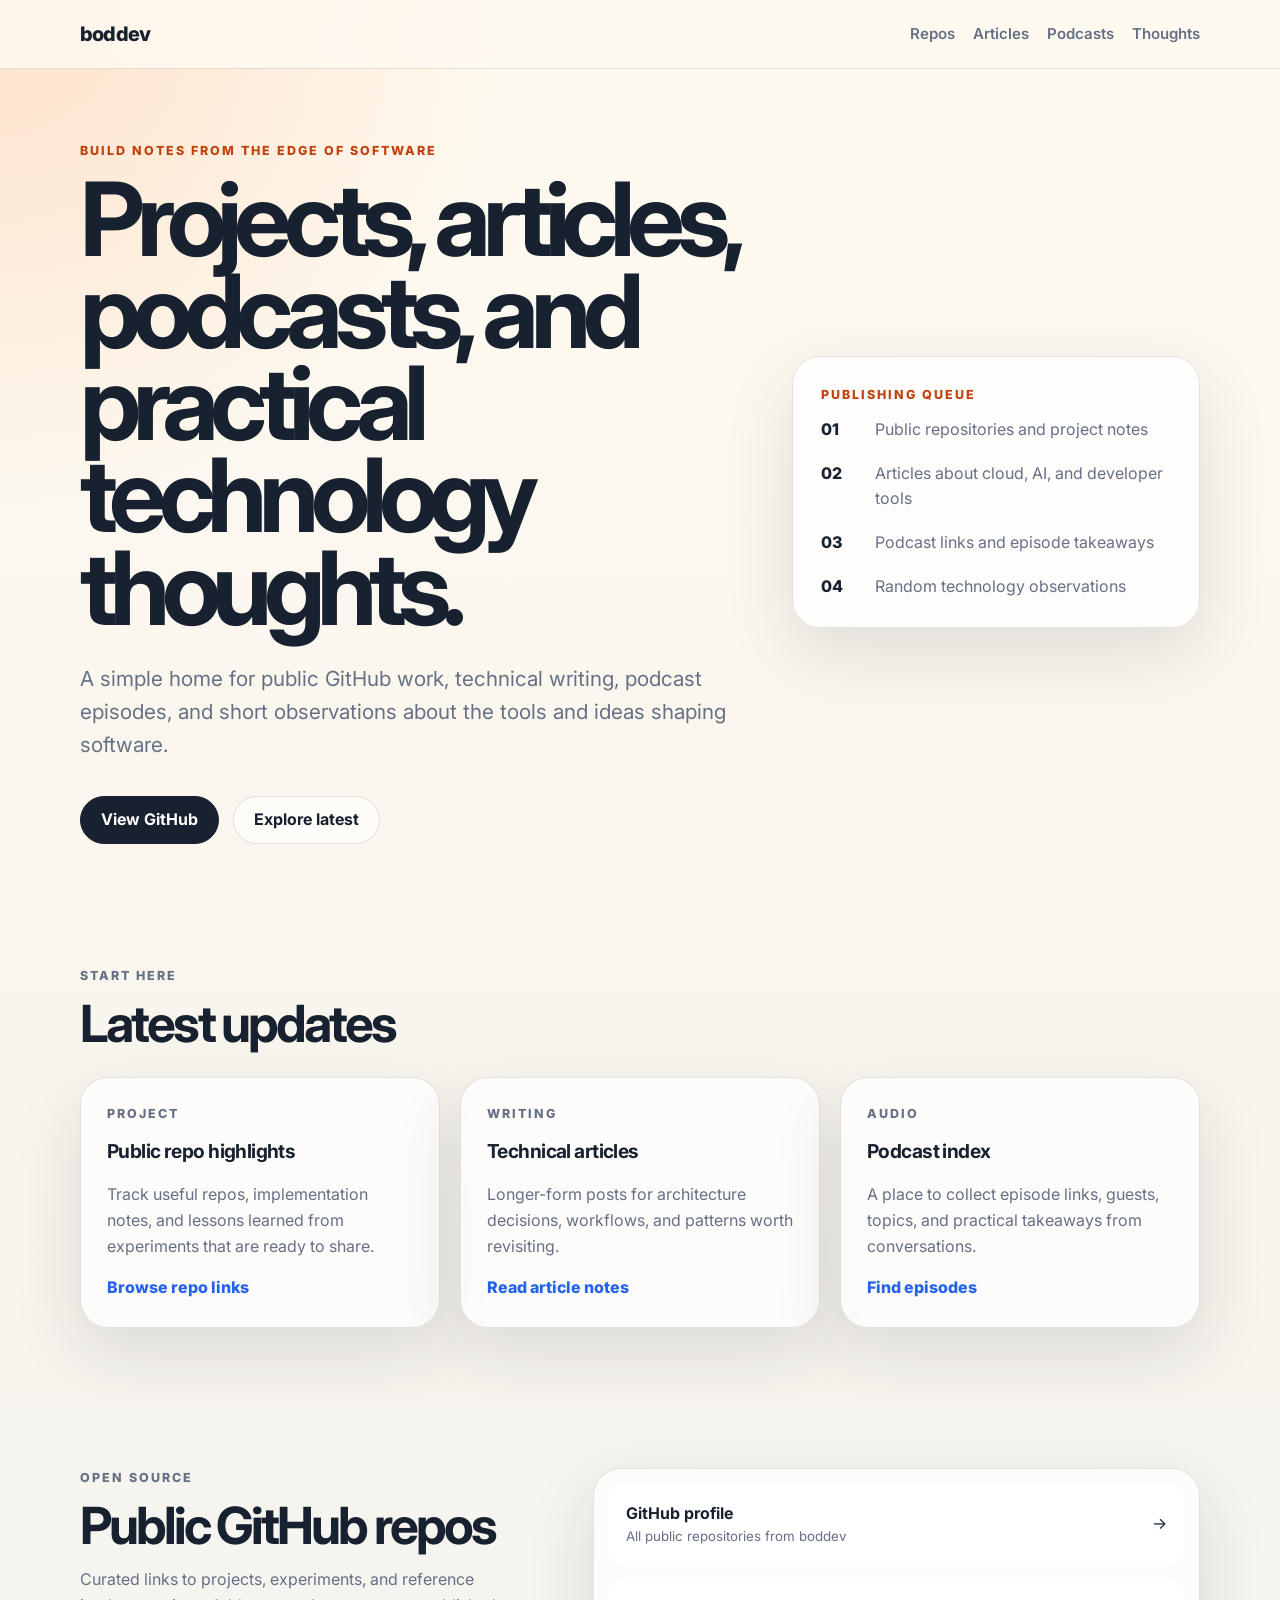
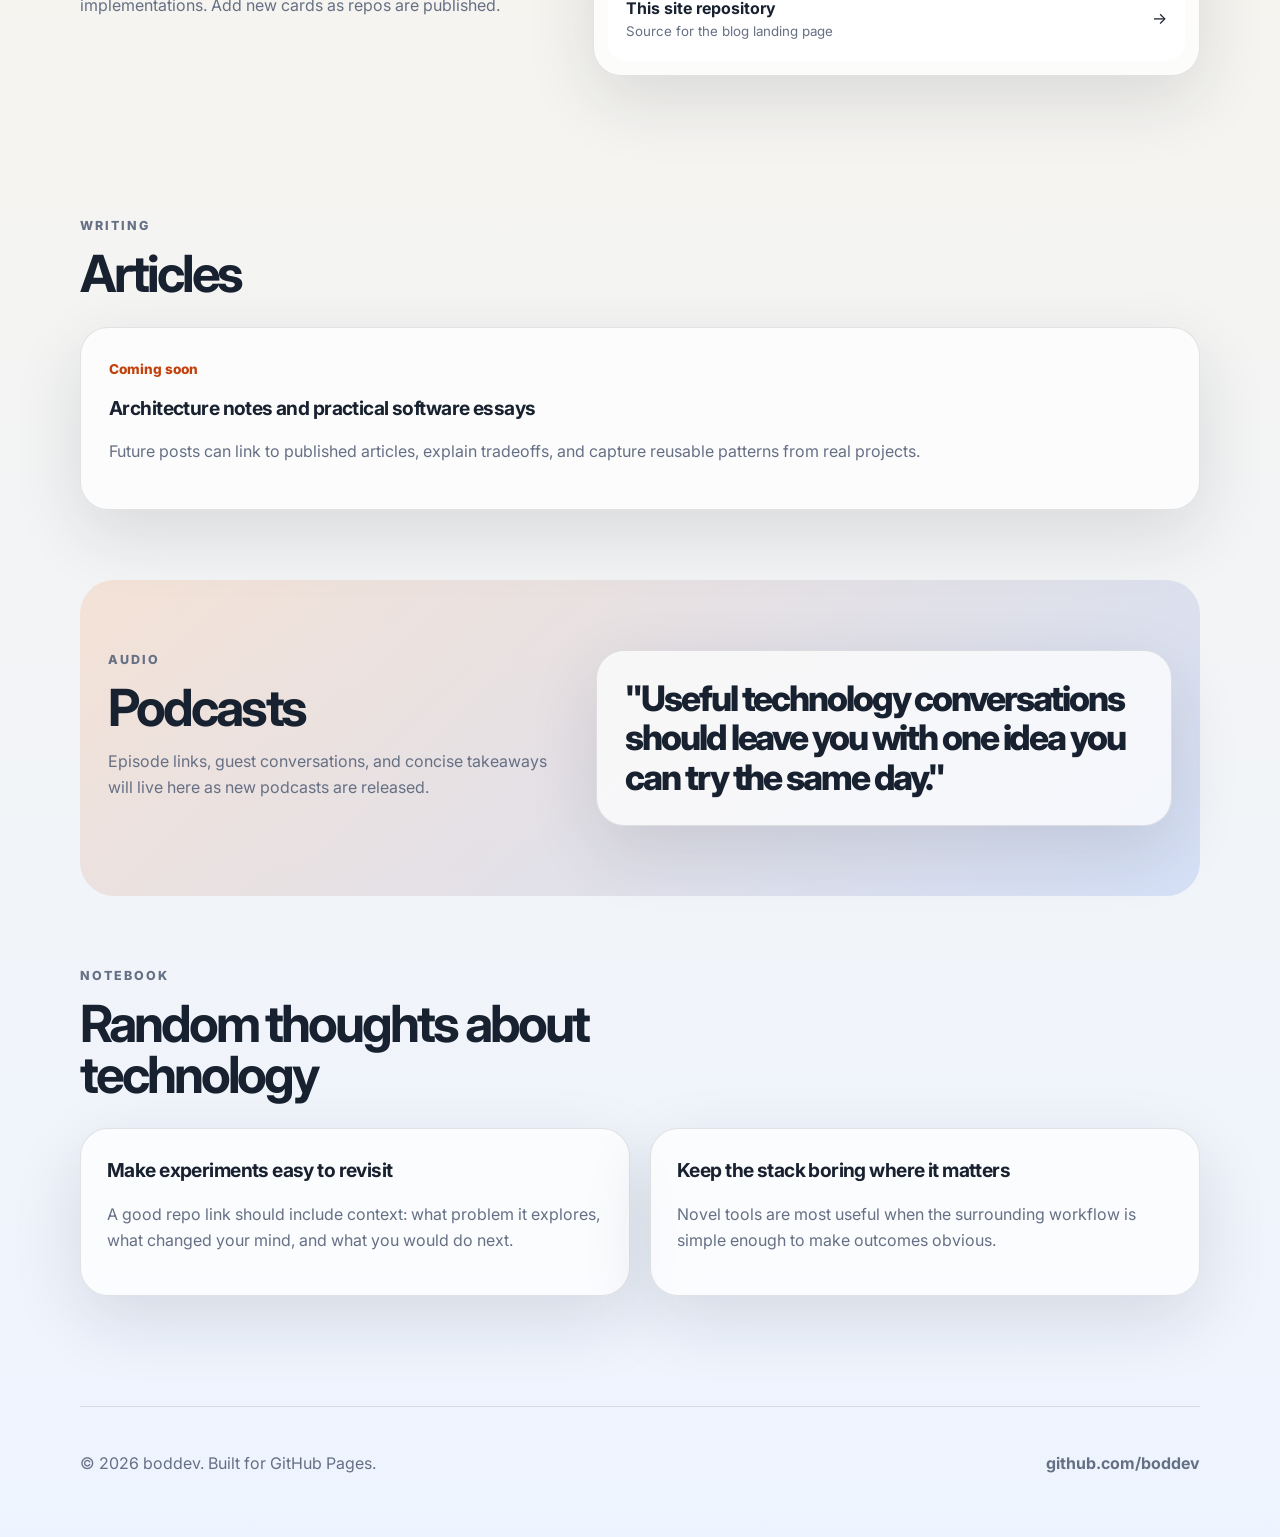
==== index.html @ 966171e5 "Create GitHub Pages blog landing page Co-authored-by: Copilot <223556219+Copilot@users.noreply.githu" ====
<!doctype html>
<html lang="en">
  <head>
    <meta charset="utf-8">
    <meta name="viewport" content="width=device-width, initial-scale=1">
    <meta
      name="description"
      content="A technology blog for public GitHub projects, articles, podcasts, and notes from boddev."
    >
    <title>boddev | Technology Notes, Projects, Articles, and Podcasts</title>
    <link rel="preconnect" href="https://fonts.googleapis.com">
    <link rel="preconnect" href="https://fonts.gstatic.com" crossorigin>
    <link
      href="https://fonts.googleapis.com/css2?family=Inter:wght@400;600;700;800&display=swap"
      rel="stylesheet"
    >
    <link rel="stylesheet" href="styles.css">
  </head>
  <body>
    <header class="site-header">
      <nav class="nav" aria-label="Primary navigation">
        <a class="brand" href="#top" aria-label="boddev home">boddev</a>
        <div class="nav-links">
          <a href="#projects">Repos</a>
          <a href="#articles">Articles</a>
          <a href="#podcasts">Podcasts</a>
          <a href="#thoughts">Thoughts</a>
        </div>
      </nav>
    </header>

    <main id="top">
      <section class="hero">
        <div class="hero-copy">
          <p class="eyebrow">Build notes from the edge of software</p>
          <h1>Projects, articles, podcasts, and practical technology thoughts.</h1>
          <p class="hero-summary">
            A simple home for public GitHub work, technical writing, podcast episodes,
            and short observations about the tools and ideas shaping software.
          </p>
          <div class="hero-actions">
            <a class="button primary" href="https://github.com/boddev">View GitHub</a>
            <a class="button secondary" href="#latest">Explore latest</a>
          </div>
        </div>

        <aside class="hero-card" aria-label="Blog focus areas">
          <p class="card-kicker">Publishing queue</p>
          <ul class="focus-list">
            <li><span>01</span> Public repositories and project notes</li>
            <li><span>02</span> Articles about cloud, AI, and developer tools</li>
            <li><span>03</span> Podcast links and episode takeaways</li>
            <li><span>04</span> Random technology observations</li>
          </ul>
        </aside>
      </section>

      <section id="latest" class="section">
        <div class="section-heading">
          <p class="eyebrow">Start here</p>
          <h2>Latest updates</h2>
        </div>
        <div class="feature-grid">
          <article class="feature-card">
            <p class="tag">Project</p>
            <h3>Public repo highlights</h3>
            <p>
              Track useful repos, implementation notes, and lessons learned from
              experiments that are ready to share.
            </p>
            <a href="#projects">Browse repo links</a>
          </article>
          <article class="feature-card">
            <p class="tag">Writing</p>
            <h3>Technical articles</h3>
            <p>
              Longer-form posts for architecture decisions, workflows, and patterns
              worth revisiting.
            </p>
            <a href="#articles">Read article notes</a>
          </article>
          <article class="feature-card">
            <p class="tag">Audio</p>
            <h3>Podcast index</h3>
            <p>
              A place to collect episode links, guests, topics, and practical
              takeaways from conversations.
            </p>
            <a href="#podcasts">Find episodes</a>
          </article>
        </div>
      </section>

      <section id="projects" class="section split-section">
        <div>
          <p class="eyebrow">Open source</p>
          <h2>Public GitHub repos</h2>
          <p>
            Curated links to projects, experiments, and reference implementations.
            Add new cards as repos are published.
          </p>
        </div>
        <div class="link-panel">
          <a class="resource-link" href="https://github.com/boddev">
            <span>
              <strong>GitHub profile</strong>
              <small>All public repositories from boddev</small>
            </span>
            <span aria-hidden="true">-&gt;</span>
          </a>
          <a class="resource-link" href="https://github.com/boddev/boddev">
            <span>
              <strong>This site repository</strong>
              <small>Source for the blog landing page</small>
            </span>
            <span aria-hidden="true">-&gt;</span>
          </a>
        </div>
      </section>

      <section id="articles" class="section">
        <div class="section-heading">
          <p class="eyebrow">Writing</p>
          <h2>Articles</h2>
        </div>
        <div class="timeline">
          <article>
            <span class="timeline-date">Coming soon</span>
            <h3>Architecture notes and practical software essays</h3>
            <p>
              Future posts can link to published articles, explain tradeoffs, and
              capture reusable patterns from real projects.
            </p>
          </article>
        </div>
      </section>

      <section id="podcasts" class="section split-section accent">
        <div>
          <p class="eyebrow">Audio</p>
          <h2>Podcasts</h2>
          <p>
            Episode links, guest conversations, and concise takeaways will live here
            as new podcasts are released.
          </p>
        </div>
        <div class="quote-card">
          <p>
            "Useful technology conversations should leave you with one idea you can
            try the same day."
          </p>
        </div>
      </section>

      <section id="thoughts" class="section">
        <div class="section-heading">
          <p class="eyebrow">Notebook</p>
          <h2>Random thoughts about technology</h2>
        </div>
        <div class="thought-grid">
          <article>
            <h3>Make experiments easy to revisit</h3>
            <p>
              A good repo link should include context: what problem it explores,
              what changed your mind, and what you would do next.
            </p>
          </article>
          <article>
            <h3>Keep the stack boring where it matters</h3>
            <p>
              Novel tools are most useful when the surrounding workflow is simple
              enough to make outcomes obvious.
            </p>
          </article>
        </div>
      </section>
    </main>

    <footer class="footer">
      <p>&copy; <span id="year">2026</span> boddev. Built for GitHub Pages.</p>
      <a href="https://github.com/boddev">github.com/boddev</a>
    </footer>
  </body>
</html>
---- styles.css ----
:root {
  color-scheme: light;
  --bg: #f7f4ed;
  --surface: #fffaf0;
  --surface-strong: #ffffff;
  --ink: #18212f;
  --muted: #667085;
  --line: rgba(24, 33, 47, 0.12);
  --accent: #f97316;
  --accent-dark: #c2410c;
  --blue: #2563eb;
  --shadow: 0 24px 70px rgba(24, 33, 47, 0.12);
}

* {
  box-sizing: border-box;
}

html {
  scroll-behavior: smooth;
}

body {
  margin: 0;
  background:
    radial-gradient(circle at top left, rgba(249, 115, 22, 0.18), transparent 32rem),
    linear-gradient(180deg, #fffaf0 0%, var(--bg) 42%, #eef4ff 100%);
  color: var(--ink);
  font-family: Inter, system-ui, -apple-system, BlinkMacSystemFont, "Segoe UI", sans-serif;
  line-height: 1.6;
}

a {
  color: inherit;
}

.site-header {
  position: sticky;
  top: 0;
  z-index: 10;
  border-bottom: 1px solid var(--line);
  background: rgba(255, 250, 240, 0.84);
  backdrop-filter: blur(18px);
}

.nav {
  display: flex;
  align-items: center;
  justify-content: space-between;
  width: min(1120px, calc(100% - 32px));
  margin: 0 auto;
  padding: 18px 0;
}

.brand {
  font-size: 1.25rem;
  font-weight: 800;
  letter-spacing: -0.04em;
  text-decoration: none;
}

.nav-links {
  display: flex;
  gap: 18px;
  color: var(--muted);
  font-size: 0.94rem;
  font-weight: 600;
}

.nav-links a {
  text-decoration: none;
}

.nav-links a:hover {
  color: var(--ink);
}

main {
  width: min(1120px, calc(100% - 32px));
  margin: 0 auto;
}

.hero {
  display: grid;
  grid-template-columns: minmax(0, 1.25fr) minmax(280px, 0.75fr);
  gap: 32px;
  align-items: center;
  min-height: 78vh;
  padding: 72px 0 52px;
}

.hero-copy h1 {
  max-width: 780px;
  margin: 0;
  font-size: clamp(3rem, 8vw, 6.8rem);
  line-height: 0.9;
  letter-spacing: -0.08em;
}

.hero-summary {
  max-width: 660px;
  margin: 28px 0 0;
  color: var(--muted);
  font-size: clamp(1.05rem, 2vw, 1.3rem);
}

.eyebrow,
.tag,
.card-kicker {
  margin: 0 0 12px;
  color: var(--accent-dark);
  font-size: 0.78rem;
  font-weight: 800;
  letter-spacing: 0.16em;
  text-transform: uppercase;
}

.hero-actions {
  display: flex;
  flex-wrap: wrap;
  gap: 14px;
  margin-top: 34px;
}

.button {
  display: inline-flex;
  align-items: center;
  justify-content: center;
  min-height: 48px;
  padding: 0 20px;
  border: 1px solid var(--line);
  border-radius: 999px;
  font-weight: 700;
  text-decoration: none;
}

.button.primary {
  border-color: var(--ink);
  background: var(--ink);
  color: white;
}

.button.secondary {
  background: rgba(255, 255, 255, 0.64);
}

.hero-card,
.feature-card,
.link-panel,
.timeline,
.quote-card,
.thought-grid article {
  border: 1px solid var(--line);
  border-radius: 28px;
  background: rgba(255, 255, 255, 0.72);
  box-shadow: var(--shadow);
}

.hero-card {
  padding: 28px;
}

.focus-list {
  display: grid;
  gap: 18px;
  margin: 0;
  padding: 0;
  list-style: none;
}

.focus-list li {
  display: grid;
  grid-template-columns: 42px 1fr;
  gap: 12px;
  align-items: start;
  color: var(--muted);
}

.focus-list span {
  color: var(--ink);
  font-weight: 800;
}

.section {
  padding: 70px 0;
}

.section-heading {
  max-width: 680px;
  margin-bottom: 28px;
}

.section h2 {
  margin: 0;
  font-size: clamp(2rem, 4vw, 3.4rem);
  line-height: 1;
  letter-spacing: -0.06em;
}

.section p {
  color: var(--muted);
}

.feature-grid,
.thought-grid {
  display: grid;
  grid-template-columns: repeat(3, minmax(0, 1fr));
  gap: 20px;
}

.feature-card,
.thought-grid article {
  padding: 26px;
}

.feature-card h3,
.timeline h3,
.thought-grid h3 {
  margin: 0;
  font-size: 1.2rem;
  letter-spacing: -0.03em;
}

.feature-card a {
  color: var(--blue);
  font-weight: 800;
  text-decoration: none;
}

.split-section {
  display: grid;
  grid-template-columns: minmax(0, 0.8fr) minmax(300px, 1fr);
  gap: 28px;
  align-items: start;
}

.link-panel {
  display: grid;
  gap: 12px;
  padding: 14px;
}

.resource-link {
  display: flex;
  align-items: center;
  justify-content: space-between;
  gap: 18px;
  padding: 18px;
  border-radius: 18px;
  background: var(--surface-strong);
  text-decoration: none;
}

.resource-link:hover {
  outline: 2px solid rgba(37, 99, 235, 0.2);
}

.resource-link small {
  display: block;
  color: var(--muted);
}

.timeline {
  padding: 28px;
}

.timeline-date {
  display: inline-flex;
  margin-bottom: 12px;
  color: var(--accent-dark);
  font-size: 0.85rem;
  font-weight: 800;
}

.accent {
  padding-inline: 28px;
  border-radius: 34px;
  background: linear-gradient(135deg, rgba(249, 115, 22, 0.14), rgba(37, 99, 235, 0.14));
}

.quote-card {
  padding: 28px;
}

.quote-card p {
  margin: 0;
  color: var(--ink);
  font-size: clamp(1.4rem, 3vw, 2.2rem);
  font-weight: 800;
  line-height: 1.12;
  letter-spacing: -0.06em;
}

.thought-grid {
  grid-template-columns: repeat(2, minmax(0, 1fr));
}

.footer {
  display: flex;
  align-items: center;
  justify-content: space-between;
  gap: 18px;
  width: min(1120px, calc(100% - 32px));
  margin: 40px auto 0;
  padding: 28px 0 44px;
  border-top: 1px solid var(--line);
  color: var(--muted);
}

.footer a {
  font-weight: 700;
  text-decoration: none;
}

@media (max-width: 820px) {
  .nav {
    align-items: flex-start;
    flex-direction: column;
    gap: 14px;
  }

  .nav-links {
    flex-wrap: wrap;
  }

  .hero,
  .split-section,
  .feature-grid,
  .thought-grid {
    grid-template-columns: 1fr;
  }

  .hero {
    min-height: auto;
    padding-top: 48px;
  }

  .footer {
    align-items: flex-start;
    flex-direction: column;
  }
}
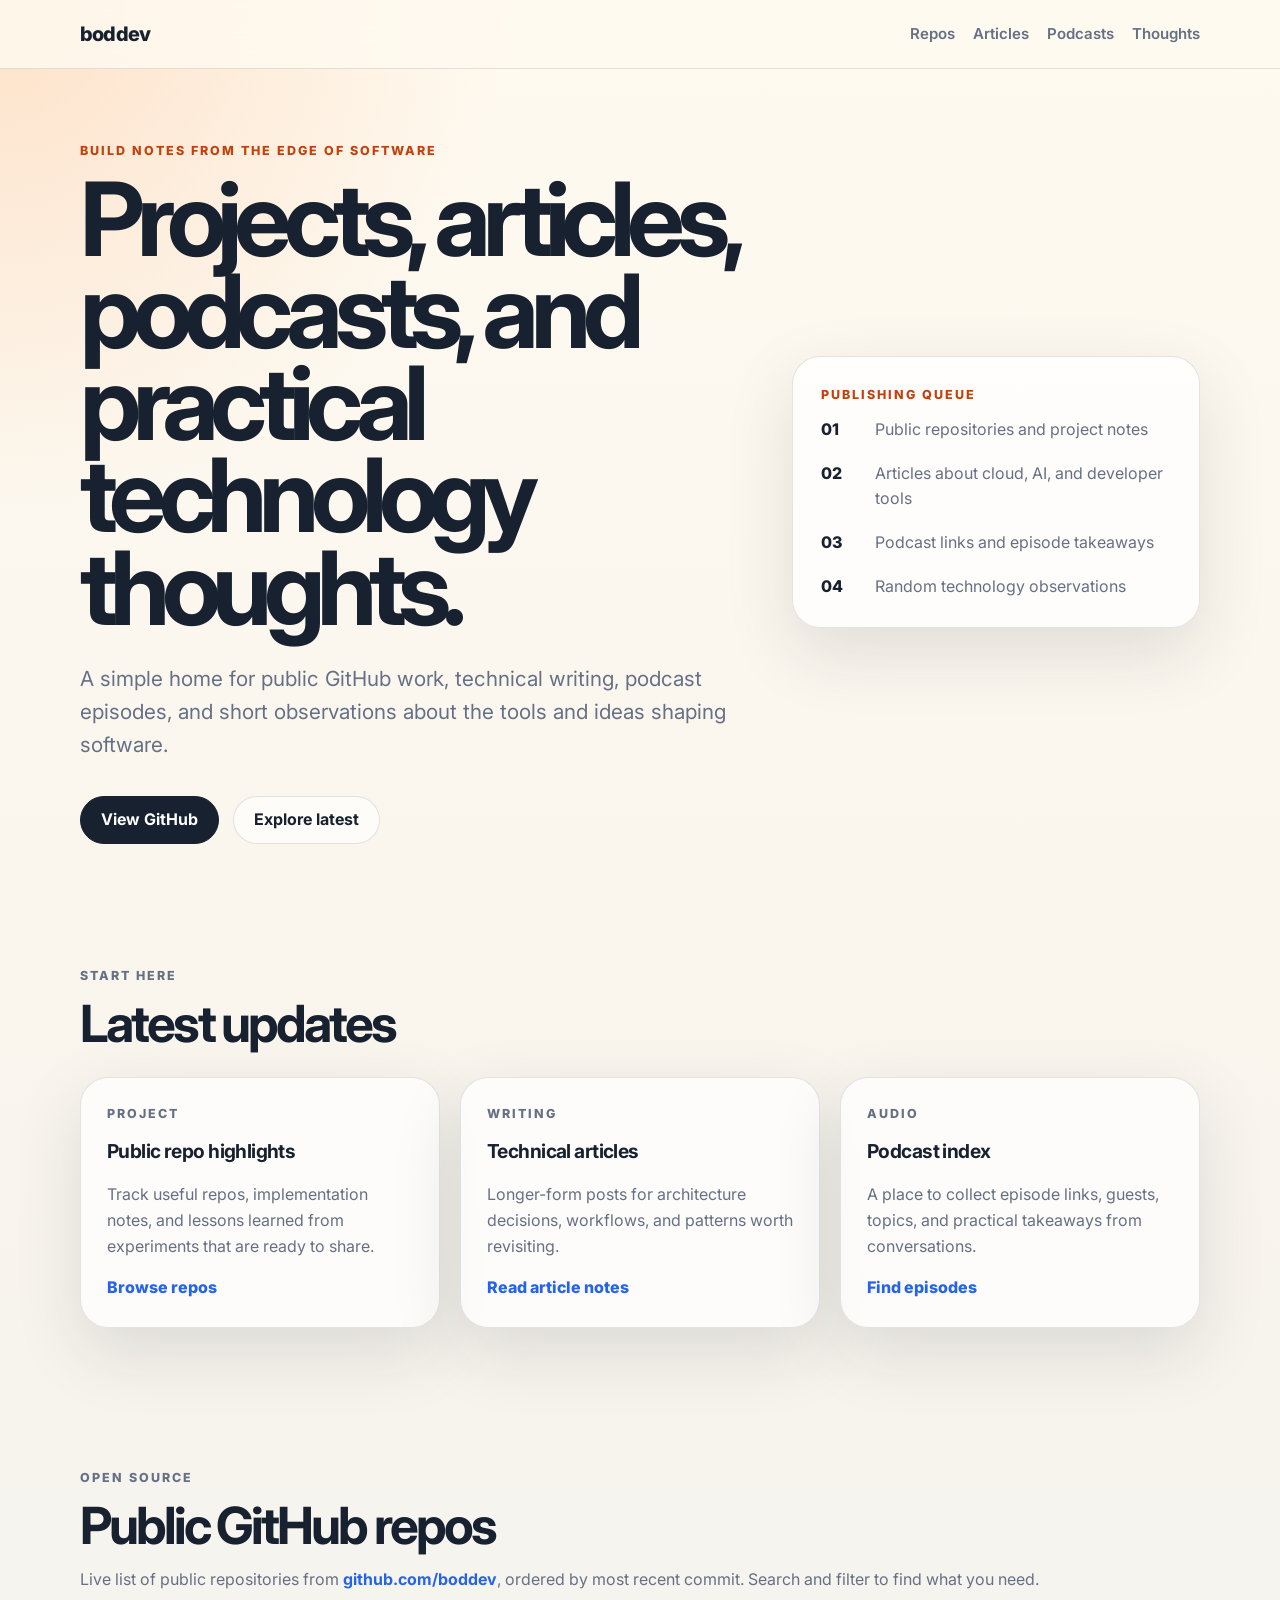
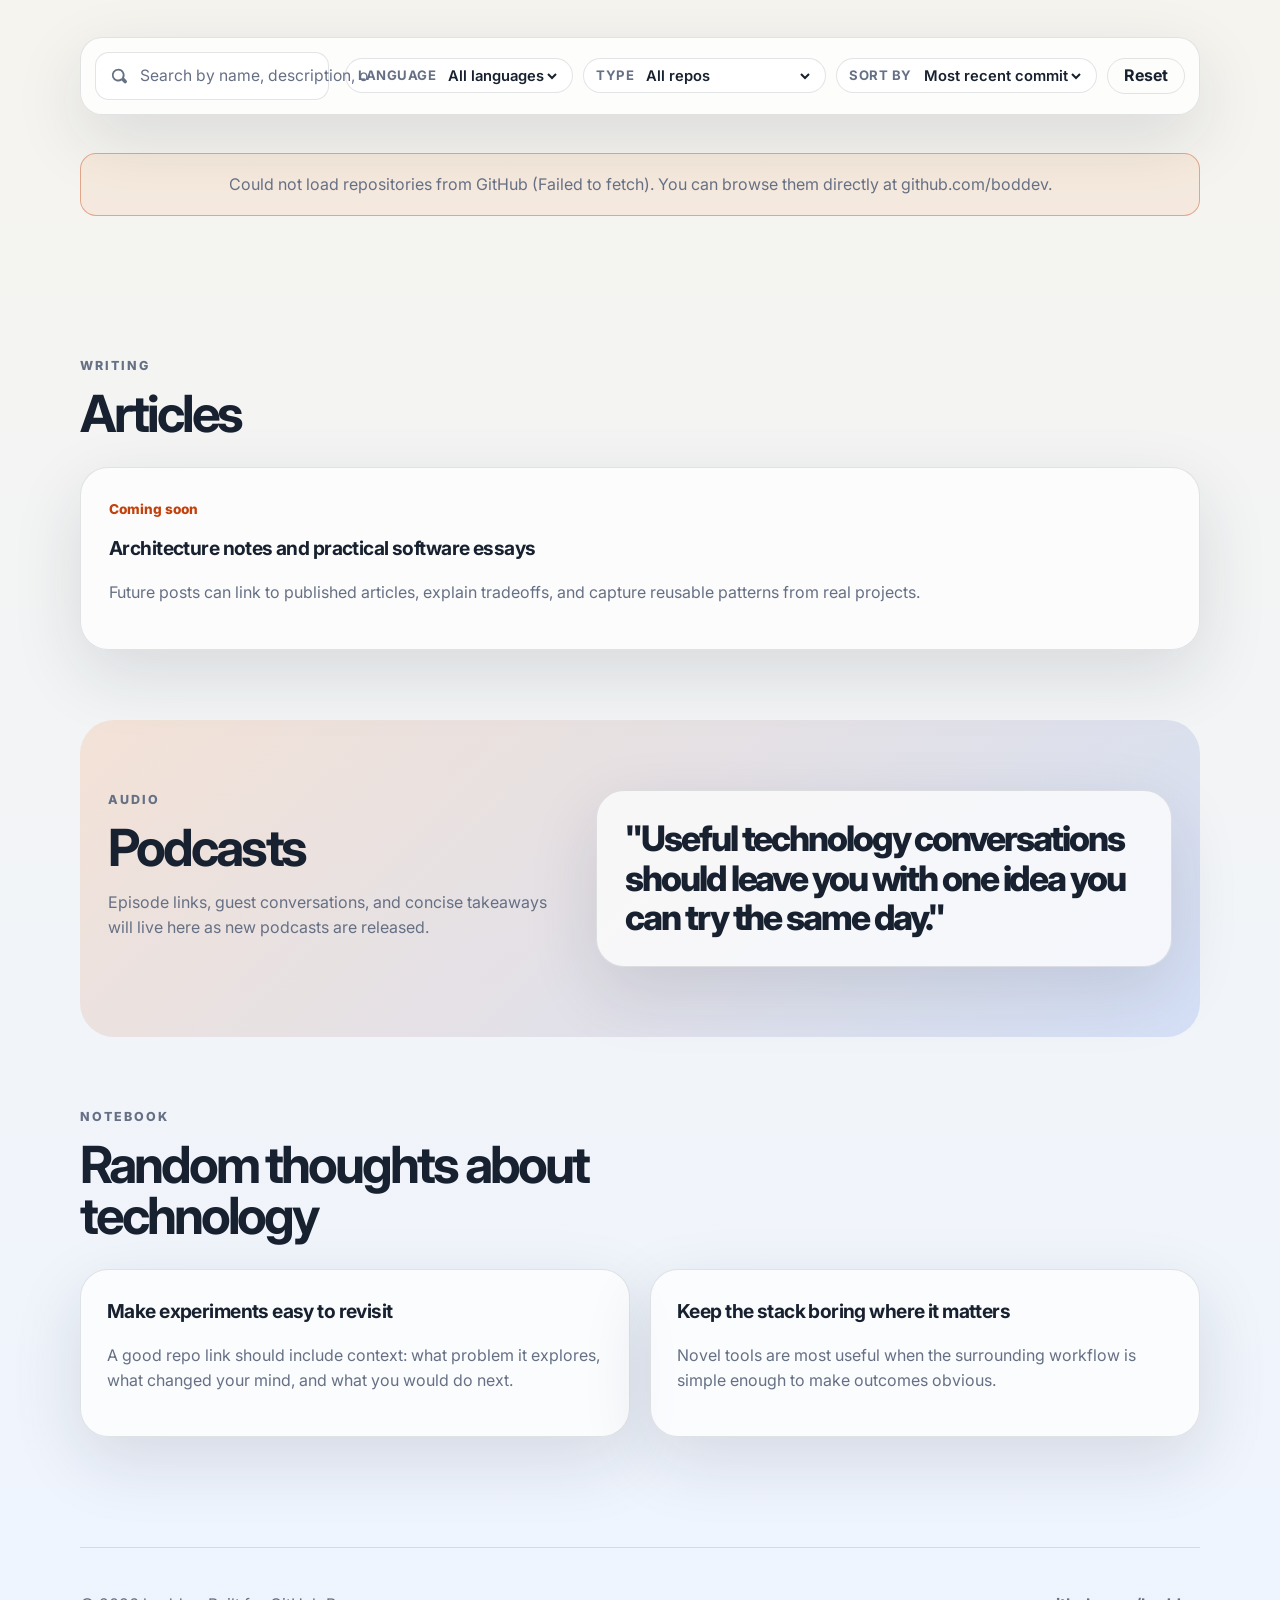
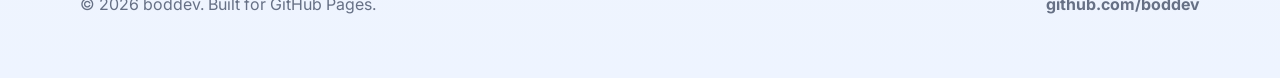
==== commit d75891b0: "Add dynamic repositories listing with search, filter, and sort Agent-Logs-Url: https://github.com/bo" ====
--- a/index.html
+++ b/index.html
@@ -68,7 +68,7 @@
               Track useful repos, implementation notes, and lessons learned from
               experiments that are ready to share.
             </p>
-            <a href="#projects">Browse repo links</a>
+            <a href="#projects">Browse repos</a>
           </article>
           <article class="feature-card">
             <p class="tag">Writing</p>
@@ -91,31 +91,84 @@
         </div>
       </section>
 
-      <section id="projects" class="section split-section">
-        <div>
-          <p class="eyebrow">Open source</p>
-          <h2>Public GitHub repos</h2>
-          <p>
-            Curated links to projects, experiments, and reference implementations.
-            Add new cards as repos are published.
-          </p>
-        </div>
-        <div class="link-panel">
-          <a class="resource-link" href="https://github.com/boddev">
-            <span>
-              <strong>GitHub profile</strong>
-              <small>All public repositories from boddev</small>
-            </span>
-            <span aria-hidden="true">-&gt;</span>
-          </a>
-          <a class="resource-link" href="https://github.com/boddev/boddev">
-            <span>
-              <strong>This site repository</strong>
-              <small>Source for the blog landing page</small>
-            </span>
-            <span aria-hidden="true">-&gt;</span>
-          </a>
-        </div>
+      <section id="projects" class="section">
+        <div class="section-heading repos-heading">
+          <div>
+            <p class="eyebrow">Open source</p>
+            <h2>Public GitHub repos</h2>
+            <p>
+              Live list of public repositories from
+              <a href="https://github.com/boddev" class="inline-link">github.com/boddev</a>,
+              ordered by most recent commit. Search and filter to find what you need.
+            </p>
+          </div>
+          <p class="repo-meta" id="repo-meta" aria-live="polite">Loading repositories&hellip;</p>
+        </div>
+
+        <div class="repo-toolbar" role="search">
+          <label class="repo-search" for="repo-search-input">
+            <span class="visually-hidden">Search repositories</span>
+            <svg class="repo-search-icon" viewBox="0 0 20 20" aria-hidden="true" focusable="false">
+              <path
+                fill="none"
+                stroke="currentColor"
+                stroke-width="2"
+                stroke-linecap="round"
+                stroke-linejoin="round"
+                d="M9 3a6 6 0 1 0 3.873 10.59l3.269 3.268a1 1 0 0 0 1.415-1.414l-3.269-3.269A6 6 0 0 0 9 3Z"
+              />
+            </svg>
+            <input
+              id="repo-search-input"
+              type="search"
+              placeholder="Search by name, description, or topic"
+              autocomplete="off"
+              spellcheck="false"
+            >
+          </label>
+
+          <div class="repo-filters">
+            <label class="repo-select">
+              <span>Language</span>
+              <select id="repo-filter-language">
+                <option value="">All languages</option>
+              </select>
+            </label>
+            <label class="repo-select">
+              <span>Type</span>
+              <select id="repo-filter-type">
+                <option value="all">All repos</option>
+                <option value="sources">Sources only</option>
+                <option value="forks">Forks only</option>
+                <option value="archived">Archived only</option>
+                <option value="active">Active (not archived)</option>
+              </select>
+            </label>
+            <label class="repo-select">
+              <span>Sort by</span>
+              <select id="repo-sort">
+                <option value="pushed">Most recent commit</option>
+                <option value="updated">Recently updated</option>
+                <option value="created">Newest created</option>
+                <option value="stars">Most stars</option>
+                <option value="name">Name (A&ndash;Z)</option>
+              </select>
+            </label>
+            <button type="button" class="repo-reset" id="repo-reset">Reset</button>
+          </div>
+        </div>
+
+        <div id="repo-list" class="repo-grid" aria-live="polite" aria-busy="true">
+          <div class="repo-skeleton" aria-hidden="true"></div>
+          <div class="repo-skeleton" aria-hidden="true"></div>
+          <div class="repo-skeleton" aria-hidden="true"></div>
+          <div class="repo-skeleton" aria-hidden="true"></div>
+        </div>
+
+        <p id="repo-empty" class="repo-empty" hidden>
+          No repositories match your search. Try clearing the filters.
+        </p>
+        <p id="repo-error" class="repo-error" hidden></p>
       </section>
 
       <section id="articles" class="section">
@@ -180,5 +233,298 @@
       <p>&copy; <span id="year">2026</span> boddev. Built for GitHub Pages.</p>
       <a href="https://github.com/boddev">github.com/boddev</a>
     </footer>
+
+    <script>
+      (function () {
+        var yearEl = document.getElementById('year');
+        if (yearEl) {
+          yearEl.textContent = String(new Date().getFullYear());
+        }
+
+        var GITHUB_USER = 'boddev';
+        var listEl = document.getElementById('repo-list');
+        var metaEl = document.getElementById('repo-meta');
+        var emptyEl = document.getElementById('repo-empty');
+        var errorEl = document.getElementById('repo-error');
+        var searchInput = document.getElementById('repo-search-input');
+        var languageSelect = document.getElementById('repo-filter-language');
+        var typeSelect = document.getElementById('repo-filter-type');
+        var sortSelect = document.getElementById('repo-sort');
+        var resetButton = document.getElementById('repo-reset');
+
+        if (!listEl) {
+          return;
+        }
+
+        var allRepos = [];
+        var state = { search: '', language: '', type: 'all', sort: 'pushed' };
+
+        function escapeHtml(value) {
+          if (value == null) return '';
+          return String(value)
+            .replace(/&/g, '&amp;')
+            .replace(/</g, '&lt;')
+            .replace(/>/g, '&gt;')
+            .replace(/"/g, '&quot;')
+            .replace(/'/g, '&#39;');
+        }
+
+        function formatDate(iso) {
+          if (!iso) return '';
+          var d = new Date(iso);
+          if (isNaN(d.getTime())) return '';
+          var now = new Date();
+          var diffMs = now.getTime() - d.getTime();
+          var diffDays = Math.floor(diffMs / (1000 * 60 * 60 * 24));
+          if (diffDays <= 0) return 'today';
+          if (diffDays === 1) return 'yesterday';
+          if (diffDays < 30) return diffDays + ' days ago';
+          if (diffDays < 365) {
+            var months = Math.floor(diffDays / 30);
+            return months + (months === 1 ? ' month ago' : ' months ago');
+          }
+          var years = Math.floor(diffDays / 365);
+          return years + (years === 1 ? ' year ago' : ' years ago');
+        }
+
+        function formatNumber(n) {
+          if (n == null) return '0';
+          if (n >= 1000) return (n / 1000).toFixed(n >= 10000 ? 0 : 1) + 'k';
+          return String(n);
+        }
+
+        function fetchAllRepos() {
+          var perPage = 100;
+          var collected = [];
+          function fetchPage(page) {
+            var url =
+              'https://api.github.com/users/' +
+              encodeURIComponent(GITHUB_USER) +
+              '/repos?per_page=' + perPage +
+              '&page=' + page +
+              '&sort=pushed&direction=desc&type=owner';
+            return fetch(url, {
+              headers: { Accept: 'application/vnd.github+json' }
+            }).then(function (resp) {
+              if (!resp.ok) {
+                throw new Error('GitHub API returned ' + resp.status);
+              }
+              return resp.json();
+            }).then(function (data) {
+              if (!Array.isArray(data)) return collected;
+              collected = collected.concat(data);
+              if (data.length === perPage && page < 5) {
+                return fetchPage(page + 1);
+              }
+              return collected;
+            });
+          }
+          return fetchPage(1);
+        }
+
+        function populateLanguages(repos) {
+          var langs = {};
+          repos.forEach(function (r) {
+            if (r.language) langs[r.language] = true;
+          });
+          var sorted = Object.keys(langs).sort(function (a, b) {
+            return a.toLowerCase().localeCompare(b.toLowerCase());
+          });
+          // Clear existing options except the first.
+          while (languageSelect.options.length > 1) {
+            languageSelect.remove(1);
+          }
+          sorted.forEach(function (lang) {
+            var opt = document.createElement('option');
+            opt.value = lang;
+            opt.textContent = lang;
+            languageSelect.appendChild(opt);
+          });
+        }
+
+        function matchesFilters(repo) {
+          if (state.language && repo.language !== state.language) return false;
+
+          switch (state.type) {
+            case 'sources':
+              if (repo.fork) return false;
+              break;
+            case 'forks':
+              if (!repo.fork) return false;
+              break;
+            case 'archived':
+              if (!repo.archived) return false;
+              break;
+            case 'active':
+              if (repo.archived) return false;
+              break;
+          }
+
+          if (state.search) {
+            var q = state.search.toLowerCase();
+            var hay = [
+              repo.name,
+              repo.description,
+              repo.language,
+              (repo.topics || []).join(' ')
+            ].filter(Boolean).join(' ').toLowerCase();
+            if (hay.indexOf(q) === -1) return false;
+          }
+
+          return true;
+        }
+
+        function compareRepos(a, b) {
+          switch (state.sort) {
+            case 'updated':
+              return new Date(b.updated_at) - new Date(a.updated_at);
+            case 'created':
+              return new Date(b.created_at) - new Date(a.created_at);
+            case 'stars':
+              return (b.stargazers_count || 0) - (a.stargazers_count || 0);
+            case 'name':
+              return a.name.toLowerCase().localeCompare(b.name.toLowerCase());
+            case 'pushed':
+            default:
+              return new Date(b.pushed_at) - new Date(a.pushed_at);
+          }
+        }
+
+        function renderRepoCard(repo) {
+          var topics = (repo.topics || []).slice(0, 5).map(function (t) {
+            return '<li class="repo-topic">' + escapeHtml(t) + '</li>';
+          }).join('');
+
+          var badges = [];
+          if (repo.fork) badges.push('<span class="repo-badge">Fork</span>');
+          if (repo.archived) badges.push('<span class="repo-badge repo-badge-muted">Archived</span>');
+          if (repo.private) badges.push('<span class="repo-badge">Private</span>');
+
+          var languageDot = repo.language
+            ? '<span class="repo-language"><span class="repo-language-dot" aria-hidden="true"></span>' +
+              escapeHtml(repo.language) + '</span>'
+            : '';
+
+          var description = repo.description
+            ? '<p class="repo-card-desc">' + escapeHtml(repo.description) + '</p>'
+            : '<p class="repo-card-desc repo-card-desc-empty">No description provided.</p>';
+
+          return (
+            '<article class="repo-card">' +
+              '<header class="repo-card-head">' +
+                '<h3 class="repo-card-title">' +
+                  '<a href="' + escapeHtml(repo.html_url) + '" target="_blank" rel="noopener">' +
+                    escapeHtml(repo.name) +
+                  '</a>' +
+                '</h3>' +
+                (badges.length ? '<div class="repo-badges">' + badges.join('') + '</div>' : '') +
+              '</header>' +
+              description +
+              (topics ? '<ul class="repo-topics">' + topics + '</ul>' : '') +
+              '<footer class="repo-card-foot">' +
+                languageDot +
+                '<span class="repo-stat" title="Stars">' +
+                  '<svg viewBox="0 0 16 16" aria-hidden="true" focusable="false">' +
+                    '<path fill="currentColor" d="M8 .25a.75.75 0 0 1 .673.418l1.882 3.815 4.21.612a.75.75 0 0 1 .416 1.279l-3.046 2.97.719 4.192a.75.75 0 0 1-1.088.791L8 12.347l-3.766 1.98a.75.75 0 0 1-1.088-.79l.72-4.194L.818 6.374a.75.75 0 0 1 .416-1.28l4.21-.611L7.327.668A.75.75 0 0 1 8 .25Z"/>' +
+                  '</svg>' +
+                  formatNumber(repo.stargazers_count) +
+                '</span>' +
+                '<span class="repo-stat" title="Forks">' +
+                  '<svg viewBox="0 0 16 16" aria-hidden="true" focusable="false">' +
+                    '<path fill="currentColor" d="M5 5.372v.878c0 .414.336.75.75.75h4.5a.75.75 0 0 0 .75-.75v-.878a2.25 2.25 0 1 1 1.5 0v.878a2.25 2.25 0 0 1-2.25 2.25h-1.5v2.128a2.251 2.251 0 1 1-1.5 0V8.5h-1.5A2.25 2.25 0 0 1 3.5 6.25v-.878a2.25 2.25 0 1 1 1.5 0ZM5 3.25a.75.75 0 1 0-1.5 0 .75.75 0 0 0 1.5 0Zm6.75.75a.75.75 0 1 0 0-1.5.75.75 0 0 0 0 1.5Zm-3 8.75a.75.75 0 1 0-1.5 0 .75.75 0 0 0 1.5 0Z"/>' +
+                  '</svg>' +
+                  formatNumber(repo.forks_count) +
+                '</span>' +
+                '<span class="repo-updated" title="Last commit on ' +
+                  escapeHtml(repo.pushed_at || '') + '">Updated ' +
+                  escapeHtml(formatDate(repo.pushed_at)) +
+                '</span>' +
+              '</footer>' +
+            '</article>'
+          );
+        }
+
+        function render() {
+          var filtered = allRepos.filter(matchesFilters).sort(compareRepos);
+          listEl.setAttribute('aria-busy', 'false');
+          listEl.classList.remove('is-loading');
+
+          if (filtered.length === 0) {
+            listEl.innerHTML = '';
+            emptyEl.hidden = false;
+          } else {
+            emptyEl.hidden = true;
+            listEl.innerHTML = filtered.map(renderRepoCard).join('');
+          }
+
+          if (metaEl) {
+            metaEl.textContent =
+              'Showing ' + filtered.length + ' of ' + allRepos.length +
+              ' repositories \u00B7 sorted by ' + sortSelect.options[sortSelect.selectedIndex].text.toLowerCase();
+          }
+        }
+
+        function showError(message) {
+          listEl.innerHTML = '';
+          listEl.setAttribute('aria-busy', 'false');
+          listEl.classList.remove('is-loading');
+          if (metaEl) metaEl.textContent = '';
+          errorEl.hidden = false;
+          errorEl.textContent = message;
+        }
+
+        function debounce(fn, wait) {
+          var t;
+          return function () {
+            var args = arguments;
+            clearTimeout(t);
+            t = setTimeout(function () { fn.apply(null, args); }, wait);
+          };
+        }
+
+        searchInput.addEventListener('input', debounce(function (e) {
+          state.search = e.target.value.trim();
+          render();
+        }, 120));
+
+        languageSelect.addEventListener('change', function (e) {
+          state.language = e.target.value;
+          render();
+        });
+
+        typeSelect.addEventListener('change', function (e) {
+          state.type = e.target.value;
+          render();
+        });
+
+        sortSelect.addEventListener('change', function (e) {
+          state.sort = e.target.value;
+          render();
+        });
+
+        resetButton.addEventListener('click', function () {
+          state = { search: '', language: '', type: 'all', sort: 'pushed' };
+          searchInput.value = '';
+          languageSelect.value = '';
+          typeSelect.value = 'all';
+          sortSelect.value = 'pushed';
+          render();
+        });
+
+        listEl.classList.add('is-loading');
+        fetchAllRepos()
+          .then(function (repos) {
+            allRepos = repos || [];
+            populateLanguages(allRepos);
+            render();
+          })
+          .catch(function (err) {
+            showError(
+              'Could not load repositories from GitHub (' + (err && err.message ? err.message : 'unknown error') +
+              '). You can browse them directly at github.com/' + GITHUB_USER + '.'
+            );
+          });
+      })();
+    </script>
   </body>
 </html>
--- a/styles.css
+++ b/styles.css
@@ -340,3 +340,359 @@
     flex-direction: column;
   }
 }
+
+/* ---------- Repositories section ---------- */
+
+.visually-hidden {
+  position: absolute;
+  width: 1px;
+  height: 1px;
+  padding: 0;
+  margin: -1px;
+  overflow: hidden;
+  clip: rect(0, 0, 0, 0);
+  white-space: nowrap;
+  border: 0;
+}
+
+.inline-link {
+  color: var(--blue);
+  font-weight: 700;
+  text-decoration: none;
+}
+
+.inline-link:hover {
+  text-decoration: underline;
+}
+
+.repos-heading {
+  display: grid;
+  grid-template-columns: minmax(0, 1fr) auto;
+  gap: 16px;
+  align-items: end;
+  max-width: none;
+}
+
+.repo-meta {
+  margin: 0;
+  color: var(--muted);
+  font-size: 0.9rem;
+  font-weight: 600;
+}
+
+.repo-toolbar {
+  display: grid;
+  grid-template-columns: minmax(220px, 1fr) auto;
+  gap: 16px;
+  align-items: center;
+  margin-bottom: 26px;
+  padding: 14px;
+  border: 1px solid var(--line);
+  border-radius: 22px;
+  background: rgba(255, 255, 255, 0.78);
+  box-shadow: var(--shadow);
+}
+
+.repo-search {
+  position: relative;
+  display: flex;
+  align-items: center;
+  min-height: 48px;
+  padding: 0 14px 0 42px;
+  border: 1px solid var(--line);
+  border-radius: 14px;
+  background: var(--surface-strong);
+  transition: border-color 0.15s ease, box-shadow 0.15s ease;
+}
+
+.repo-search:focus-within {
+  border-color: var(--ink);
+  box-shadow: 0 0 0 3px rgba(24, 33, 47, 0.08);
+}
+
+.repo-search-icon {
+  position: absolute;
+  left: 14px;
+  width: 18px;
+  height: 18px;
+  color: var(--muted);
+  pointer-events: none;
+}
+
+.repo-search input {
+  flex: 1;
+  height: 100%;
+  border: 0;
+  background: transparent;
+  color: var(--ink);
+  font: inherit;
+  font-size: 0.98rem;
+  outline: none;
+}
+
+.repo-search input::placeholder {
+  color: var(--muted);
+}
+
+.repo-filters {
+  display: flex;
+  flex-wrap: wrap;
+  gap: 10px;
+  align-items: center;
+}
+
+.repo-select {
+  display: inline-flex;
+  align-items: center;
+  gap: 8px;
+  padding: 6px 12px;
+  border: 1px solid var(--line);
+  border-radius: 999px;
+  background: var(--surface-strong);
+  color: var(--muted);
+  font-size: 0.82rem;
+  font-weight: 700;
+  letter-spacing: 0.04em;
+  text-transform: uppercase;
+}
+
+.repo-select select {
+  border: 0;
+  background: transparent;
+  color: var(--ink);
+  font: inherit;
+  font-size: 0.92rem;
+  font-weight: 600;
+  letter-spacing: 0;
+  text-transform: none;
+  cursor: pointer;
+  outline: none;
+}
+
+.repo-reset {
+  min-height: 36px;
+  padding: 0 16px;
+  border: 1px solid var(--line);
+  border-radius: 999px;
+  background: transparent;
+  color: var(--ink);
+  font: inherit;
+  font-weight: 700;
+  cursor: pointer;
+  transition: background 0.15s ease, color 0.15s ease;
+}
+
+.repo-reset:hover {
+  background: var(--ink);
+  color: white;
+}
+
+.repo-grid {
+  display: grid;
+  grid-template-columns: repeat(auto-fill, minmax(280px, 1fr));
+  gap: 18px;
+}
+
+.repo-card {
+  display: flex;
+  flex-direction: column;
+  gap: 14px;
+  padding: 22px;
+  border: 1px solid var(--line);
+  border-radius: 22px;
+  background: rgba(255, 255, 255, 0.82);
+  box-shadow: var(--shadow);
+  transition: transform 0.15s ease, box-shadow 0.15s ease, border-color 0.15s ease;
+}
+
+.repo-card:hover {
+  transform: translateY(-2px);
+  border-color: rgba(24, 33, 47, 0.22);
+  box-shadow: 0 28px 80px rgba(24, 33, 47, 0.16);
+}
+
+.repo-card-head {
+  display: flex;
+  align-items: flex-start;
+  justify-content: space-between;
+  gap: 12px;
+}
+
+.repo-card-title {
+  margin: 0;
+  font-size: 1.1rem;
+  letter-spacing: -0.02em;
+  word-break: break-word;
+}
+
+.repo-card-title a {
+  color: var(--blue);
+  text-decoration: none;
+}
+
+.repo-card-title a:hover {
+  text-decoration: underline;
+}
+
+.repo-badges {
+  display: flex;
+  flex-wrap: wrap;
+  gap: 6px;
+}
+
+.repo-badge {
+  display: inline-flex;
+  align-items: center;
+  padding: 2px 10px;
+  border-radius: 999px;
+  background: rgba(37, 99, 235, 0.12);
+  color: var(--blue);
+  font-size: 0.7rem;
+  font-weight: 800;
+  letter-spacing: 0.08em;
+  text-transform: uppercase;
+}
+
+.repo-badge-muted {
+  background: rgba(24, 33, 47, 0.08);
+  color: var(--muted);
+}
+
+.repo-card-desc {
+  flex: 1;
+  margin: 0;
+  color: var(--ink);
+  font-size: 0.96rem;
+  line-height: 1.5;
+}
+
+.repo-card-desc-empty {
+  color: var(--muted);
+  font-style: italic;
+}
+
+.repo-topics {
+  display: flex;
+  flex-wrap: wrap;
+  gap: 6px;
+  margin: 0;
+  padding: 0;
+  list-style: none;
+}
+
+.repo-topic {
+  padding: 2px 10px;
+  border-radius: 999px;
+  background: rgba(249, 115, 22, 0.14);
+  color: var(--accent-dark);
+  font-size: 0.74rem;
+  font-weight: 700;
+}
+
+.repo-card-foot {
+  display: flex;
+  flex-wrap: wrap;
+  align-items: center;
+  gap: 14px;
+  padding-top: 12px;
+  border-top: 1px solid var(--line);
+  color: var(--muted);
+  font-size: 0.86rem;
+}
+
+.repo-language {
+  display: inline-flex;
+  align-items: center;
+  gap: 6px;
+  color: var(--ink);
+  font-weight: 600;
+}
+
+.repo-language-dot {
+  width: 10px;
+  height: 10px;
+  border-radius: 50%;
+  background: var(--accent);
+}
+
+.repo-stat {
+  display: inline-flex;
+  align-items: center;
+  gap: 4px;
+}
+
+.repo-stat svg {
+  width: 14px;
+  height: 14px;
+}
+
+.repo-updated {
+  margin-left: auto;
+}
+
+.repo-skeleton {
+  height: 180px;
+  border-radius: 22px;
+  border: 1px solid var(--line);
+  background: linear-gradient(
+    100deg,
+    rgba(255, 255, 255, 0.6) 30%,
+    rgba(24, 33, 47, 0.06) 50%,
+    rgba(255, 255, 255, 0.6) 70%
+  );
+  background-size: 200% 100%;
+  animation: repo-shimmer 1.4s linear infinite;
+}
+
+.repo-grid.is-loading .repo-card {
+  display: none;
+}
+
+@keyframes repo-shimmer {
+  0% { background-position: 200% 0; }
+  100% { background-position: -200% 0; }
+}
+
+.repo-empty,
+.repo-error {
+  margin: 12px 0 0;
+  padding: 18px;
+  border: 1px dashed var(--line);
+  border-radius: 16px;
+  color: var(--muted);
+  text-align: center;
+}
+
+.repo-error {
+  border-style: solid;
+  border-color: rgba(194, 65, 12, 0.4);
+  background: rgba(249, 115, 22, 0.08);
+  color: var(--accent-dark);
+}
+
+@media (max-width: 820px) {
+  .repos-heading {
+    grid-template-columns: 1fr;
+    align-items: start;
+  }
+
+  .repo-toolbar {
+    grid-template-columns: 1fr;
+  }
+
+  .repo-filters {
+    width: 100%;
+  }
+
+  .repo-select {
+    flex: 1 1 140px;
+  }
+
+  .repo-reset {
+    flex: 1 1 100%;
+  }
+
+  .repo-updated {
+    margin-left: 0;
+  }
+}
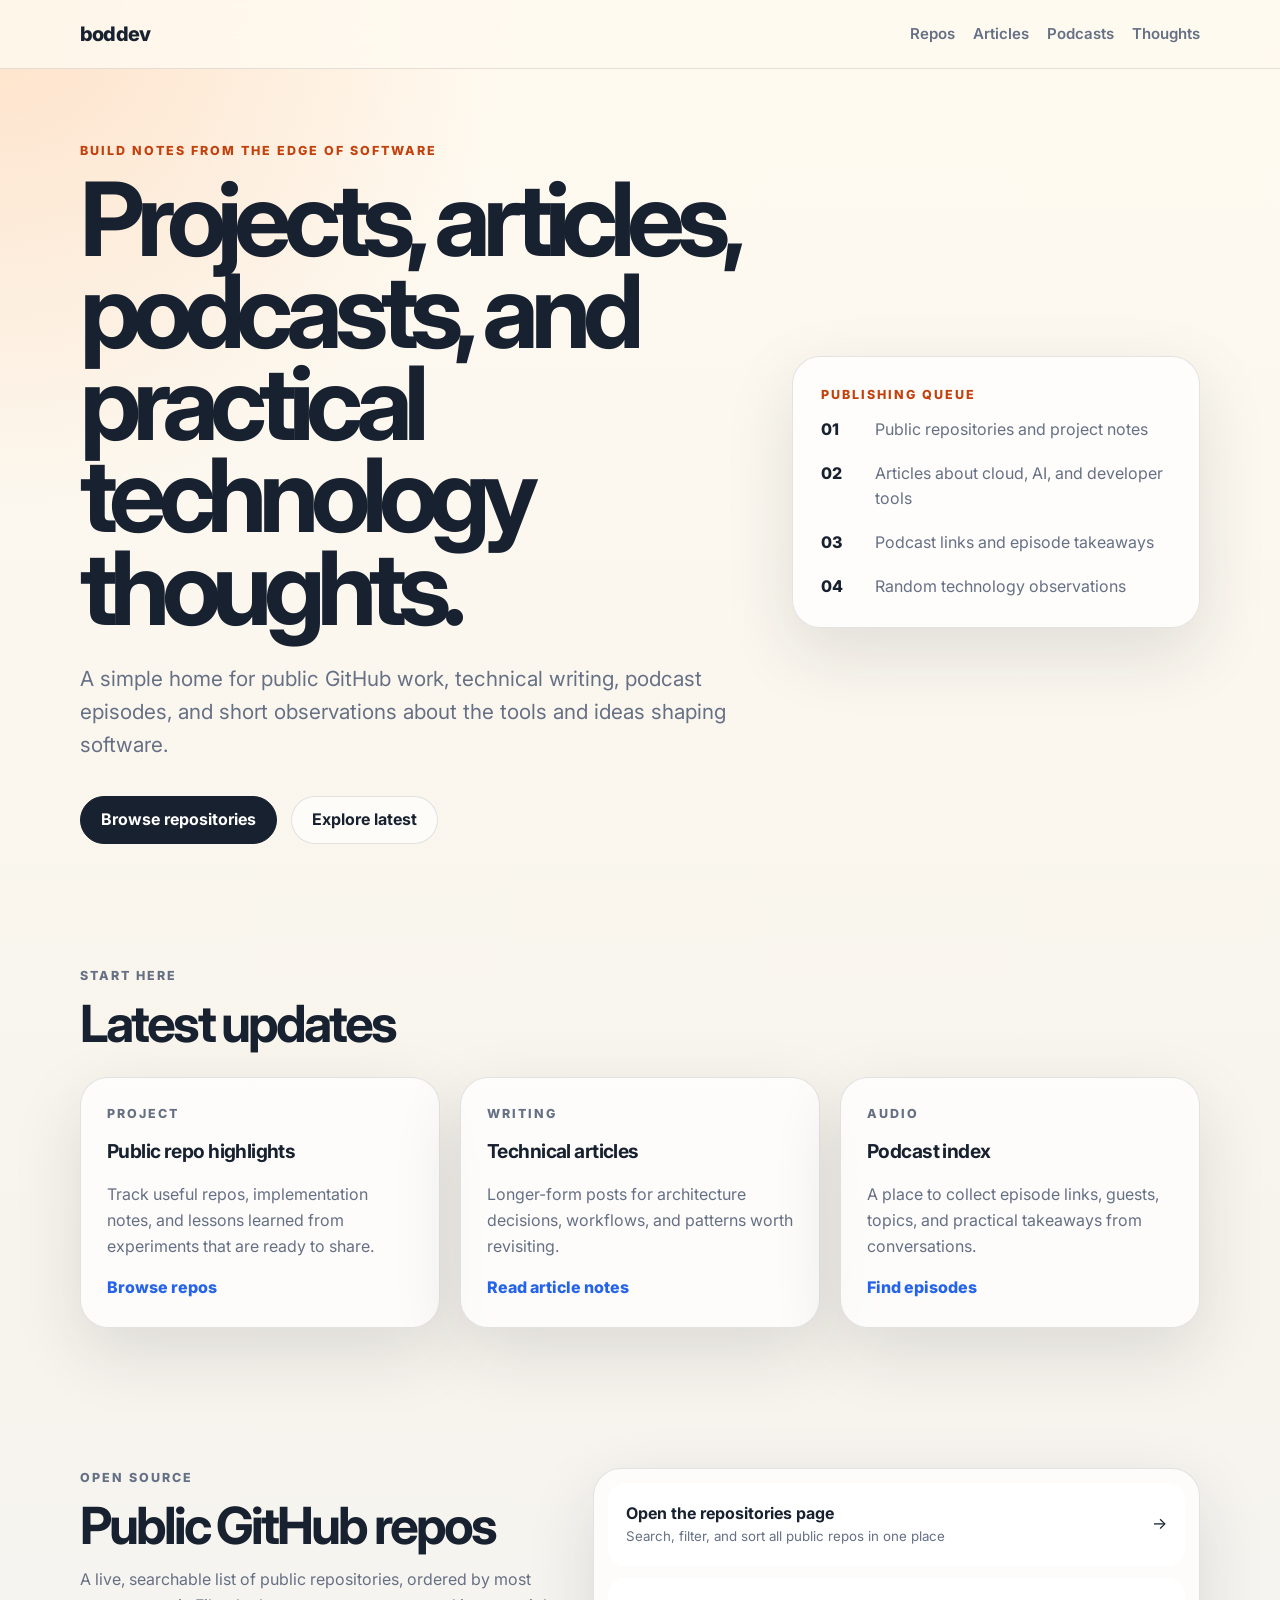
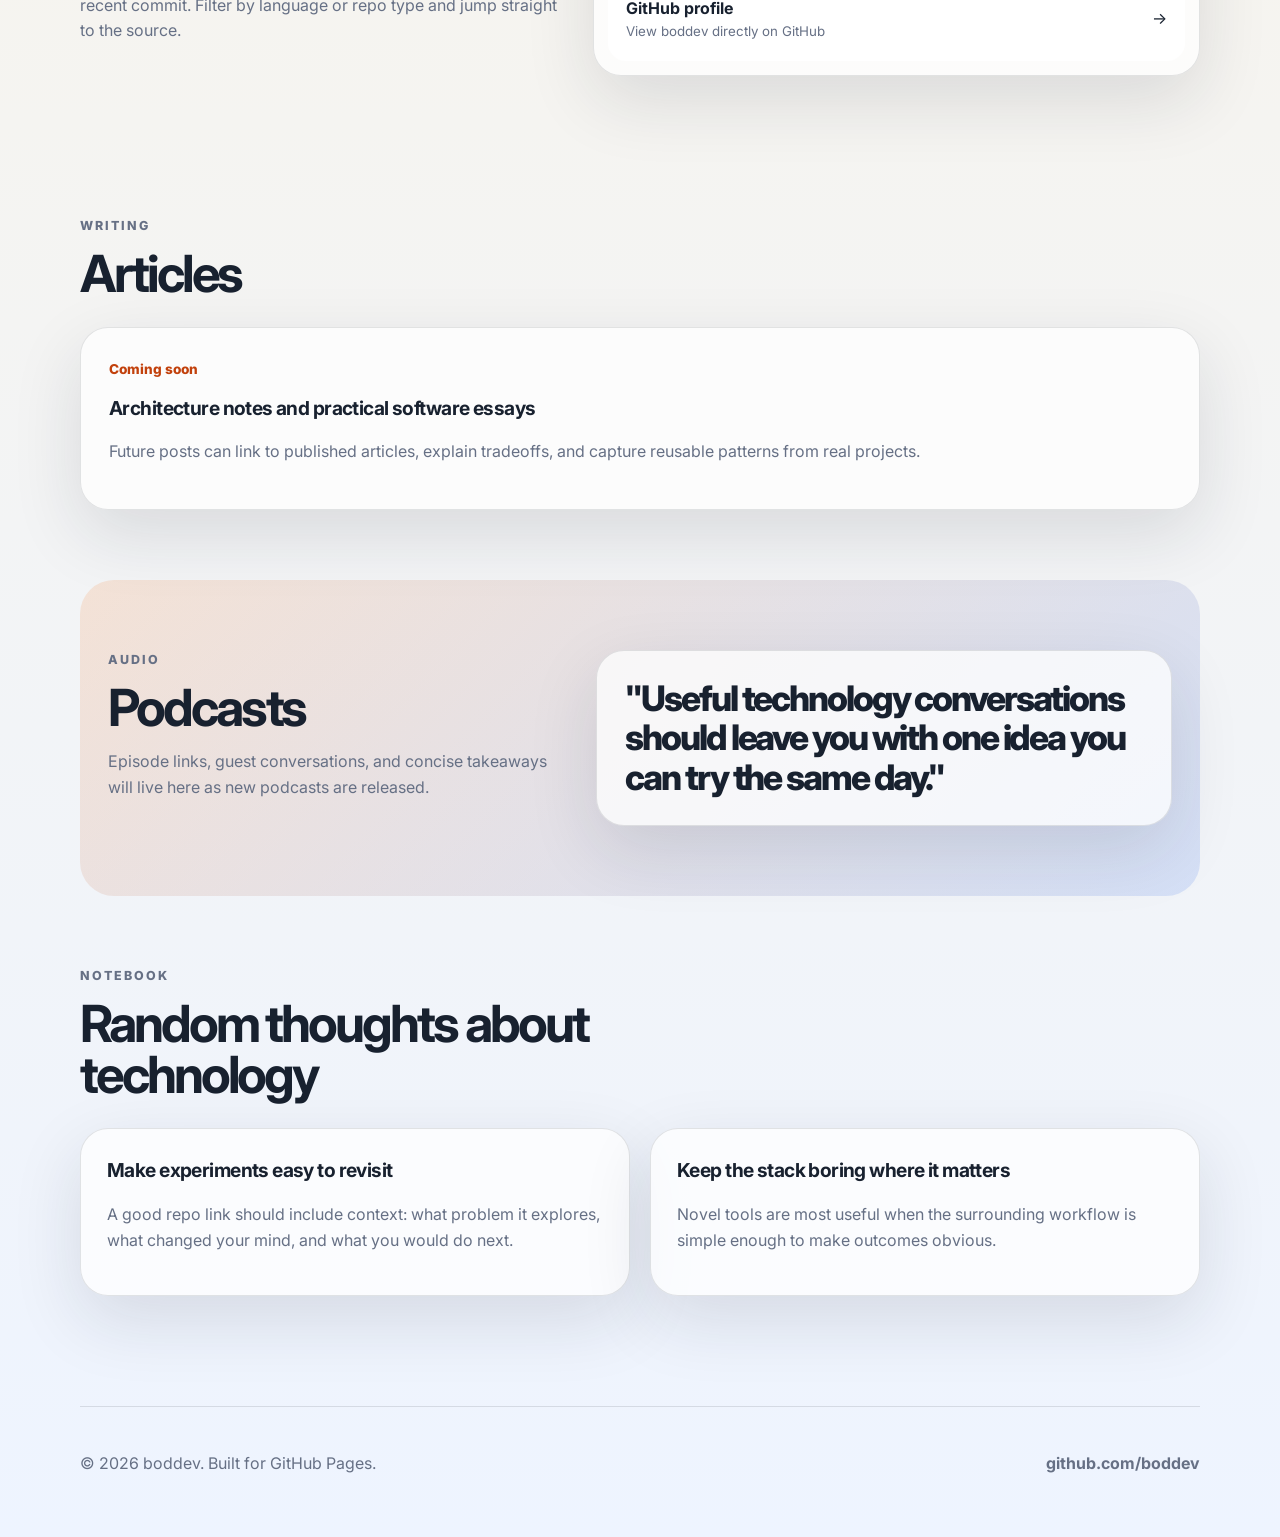
==== commit 240f5273: "Move repositories listing to dedicated repos.html page Agent-Logs-Url: https://github.com/boddev/bod" ====
--- a/index.html
+++ b/index.html
@@ -21,7 +21,7 @@
       <nav class="nav" aria-label="Primary navigation">
         <a class="brand" href="#top" aria-label="boddev home">boddev</a>
         <div class="nav-links">
-          <a href="#projects">Repos</a>
+          <a href="repos.html">Repos</a>
           <a href="#articles">Articles</a>
           <a href="#podcasts">Podcasts</a>
           <a href="#thoughts">Thoughts</a>
@@ -39,7 +39,7 @@
             and short observations about the tools and ideas shaping software.
           </p>
           <div class="hero-actions">
-            <a class="button primary" href="https://github.com/boddev">View GitHub</a>
+            <a class="button primary" href="repos.html">Browse repositories</a>
             <a class="button secondary" href="#latest">Explore latest</a>
           </div>
         </div>
@@ -68,7 +68,7 @@
               Track useful repos, implementation notes, and lessons learned from
               experiments that are ready to share.
             </p>
-            <a href="#projects">Browse repos</a>
+            <a href="repos.html">Browse repos</a>
           </article>
           <article class="feature-card">
             <p class="tag">Writing</p>
@@ -91,84 +91,31 @@
         </div>
       </section>
 
-      <section id="projects" class="section">
-        <div class="section-heading repos-heading">
-          <div>
-            <p class="eyebrow">Open source</p>
-            <h2>Public GitHub repos</h2>
-            <p>
-              Live list of public repositories from
-              <a href="https://github.com/boddev" class="inline-link">github.com/boddev</a>,
-              ordered by most recent commit. Search and filter to find what you need.
-            </p>
-          </div>
-          <p class="repo-meta" id="repo-meta" aria-live="polite">Loading repositories&hellip;</p>
+      <section id="projects" class="section split-section">
+        <div>
+          <p class="eyebrow">Open source</p>
+          <h2>Public GitHub repos</h2>
+          <p>
+            A live, searchable list of public repositories, ordered by most recent
+            commit. Filter by language or repo type and jump straight to the source.
+          </p>
         </div>
-
-        <div class="repo-toolbar" role="search">
-          <label class="repo-search" for="repo-search-input">
-            <span class="visually-hidden">Search repositories</span>
-            <svg class="repo-search-icon" viewBox="0 0 20 20" aria-hidden="true" focusable="false">
-              <path
-                fill="none"
-                stroke="currentColor"
-                stroke-width="2"
-                stroke-linecap="round"
-                stroke-linejoin="round"
-                d="M9 3a6 6 0 1 0 3.873 10.59l3.269 3.268a1 1 0 0 0 1.415-1.414l-3.269-3.269A6 6 0 0 0 9 3Z"
-              />
-            </svg>
-            <input
-              id="repo-search-input"
-              type="search"
-              placeholder="Search by name, description, or topic"
-              autocomplete="off"
-              spellcheck="false"
-            >
-          </label>
-
-          <div class="repo-filters">
-            <label class="repo-select">
-              <span>Language</span>
-              <select id="repo-filter-language">
-                <option value="">All languages</option>
-              </select>
-            </label>
-            <label class="repo-select">
-              <span>Type</span>
-              <select id="repo-filter-type">
-                <option value="all">All repos</option>
-                <option value="sources">Sources only</option>
-                <option value="forks">Forks only</option>
-                <option value="archived">Archived only</option>
-                <option value="active">Active (not archived)</option>
-              </select>
-            </label>
-            <label class="repo-select">
-              <span>Sort by</span>
-              <select id="repo-sort">
-                <option value="pushed">Most recent commit</option>
-                <option value="updated">Recently updated</option>
-                <option value="created">Newest created</option>
-                <option value="stars">Most stars</option>
-                <option value="name">Name (A&ndash;Z)</option>
-              </select>
-            </label>
-            <button type="button" class="repo-reset" id="repo-reset">Reset</button>
-          </div>
+        <div class="link-panel">
+          <a class="resource-link" href="repos.html">
+            <span>
+              <strong>Open the repositories page</strong>
+              <small>Search, filter, and sort all public repos in one place</small>
+            </span>
+            <span aria-hidden="true">-&gt;</span>
+          </a>
+          <a class="resource-link" href="https://github.com/boddev">
+            <span>
+              <strong>GitHub profile</strong>
+              <small>View boddev directly on GitHub</small>
+            </span>
+            <span aria-hidden="true">-&gt;</span>
+          </a>
         </div>
-
-        <div id="repo-list" class="repo-grid" aria-live="polite" aria-busy="true">
-          <div class="repo-skeleton" aria-hidden="true"></div>
-          <div class="repo-skeleton" aria-hidden="true"></div>
-          <div class="repo-skeleton" aria-hidden="true"></div>
-          <div class="repo-skeleton" aria-hidden="true"></div>
-        </div>
-
-        <p id="repo-empty" class="repo-empty" hidden>
-          No repositories match your search. Try clearing the filters.
-        </p>
-        <p id="repo-error" class="repo-error" hidden></p>
       </section>
 
       <section id="articles" class="section">
@@ -240,290 +187,6 @@
         if (yearEl) {
           yearEl.textContent = String(new Date().getFullYear());
         }
-
-        var GITHUB_USER = 'boddev';
-        var listEl = document.getElementById('repo-list');
-        var metaEl = document.getElementById('repo-meta');
-        var emptyEl = document.getElementById('repo-empty');
-        var errorEl = document.getElementById('repo-error');
-        var searchInput = document.getElementById('repo-search-input');
-        var languageSelect = document.getElementById('repo-filter-language');
-        var typeSelect = document.getElementById('repo-filter-type');
-        var sortSelect = document.getElementById('repo-sort');
-        var resetButton = document.getElementById('repo-reset');
-
-        if (!listEl) {
-          return;
-        }
-
-        var allRepos = [];
-        var state = { search: '', language: '', type: 'all', sort: 'pushed' };
-
-        function escapeHtml(value) {
-          if (value == null) return '';
-          return String(value)
-            .replace(/&/g, '&amp;')
-            .replace(/</g, '&lt;')
-            .replace(/>/g, '&gt;')
-            .replace(/"/g, '&quot;')
-            .replace(/'/g, '&#39;');
-        }
-
-        function formatDate(iso) {
-          if (!iso) return '';
-          var d = new Date(iso);
-          if (isNaN(d.getTime())) return '';
-          var now = new Date();
-          var diffMs = now.getTime() - d.getTime();
-          var diffDays = Math.floor(diffMs / (1000 * 60 * 60 * 24));
-          if (diffDays <= 0) return 'today';
-          if (diffDays === 1) return 'yesterday';
-          if (diffDays < 30) return diffDays + ' days ago';
-          if (diffDays < 365) {
-            var months = Math.floor(diffDays / 30);
-            return months + (months === 1 ? ' month ago' : ' months ago');
-          }
-          var years = Math.floor(diffDays / 365);
-          return years + (years === 1 ? ' year ago' : ' years ago');
-        }
-
-        function formatNumber(n) {
-          if (n == null) return '0';
-          if (n >= 1000) return (n / 1000).toFixed(n >= 10000 ? 0 : 1) + 'k';
-          return String(n);
-        }
-
-        function fetchAllRepos() {
-          var perPage = 100;
-          var collected = [];
-          function fetchPage(page) {
-            var url =
-              'https://api.github.com/users/' +
-              encodeURIComponent(GITHUB_USER) +
-              '/repos?per_page=' + perPage +
-              '&page=' + page +
-              '&sort=pushed&direction=desc&type=owner';
-            return fetch(url, {
-              headers: { Accept: 'application/vnd.github+json' }
-            }).then(function (resp) {
-              if (!resp.ok) {
-                throw new Error('GitHub API returned ' + resp.status);
-              }
-              return resp.json();
-            }).then(function (data) {
-              if (!Array.isArray(data)) return collected;
-              collected = collected.concat(data);
-              if (data.length === perPage && page < 5) {
-                return fetchPage(page + 1);
-              }
-              return collected;
-            });
-          }
-          return fetchPage(1);
-        }
-
-        function populateLanguages(repos) {
-          var langs = {};
-          repos.forEach(function (r) {
-            if (r.language) langs[r.language] = true;
-          });
-          var sorted = Object.keys(langs).sort(function (a, b) {
-            return a.toLowerCase().localeCompare(b.toLowerCase());
-          });
-          // Clear existing options except the first.
-          while (languageSelect.options.length > 1) {
-            languageSelect.remove(1);
-          }
-          sorted.forEach(function (lang) {
-            var opt = document.createElement('option');
-            opt.value = lang;
-            opt.textContent = lang;
-            languageSelect.appendChild(opt);
-          });
-        }
-
-        function matchesFilters(repo) {
-          if (state.language && repo.language !== state.language) return false;
-
-          switch (state.type) {
-            case 'sources':
-              if (repo.fork) return false;
-              break;
-            case 'forks':
-              if (!repo.fork) return false;
-              break;
-            case 'archived':
-              if (!repo.archived) return false;
-              break;
-            case 'active':
-              if (repo.archived) return false;
-              break;
-          }
-
-          if (state.search) {
-            var q = state.search.toLowerCase();
-            var hay = [
-              repo.name,
-              repo.description,
-              repo.language,
-              (repo.topics || []).join(' ')
-            ].filter(Boolean).join(' ').toLowerCase();
-            if (hay.indexOf(q) === -1) return false;
-          }
-
-          return true;
-        }
-
-        function compareRepos(a, b) {
-          switch (state.sort) {
-            case 'updated':
-              return new Date(b.updated_at) - new Date(a.updated_at);
-            case 'created':
-              return new Date(b.created_at) - new Date(a.created_at);
-            case 'stars':
-              return (b.stargazers_count || 0) - (a.stargazers_count || 0);
-            case 'name':
-              return a.name.toLowerCase().localeCompare(b.name.toLowerCase());
-            case 'pushed':
-            default:
-              return new Date(b.pushed_at) - new Date(a.pushed_at);
-          }
-        }
-
-        function renderRepoCard(repo) {
-          var topics = (repo.topics || []).slice(0, 5).map(function (t) {
-            return '<li class="repo-topic">' + escapeHtml(t) + '</li>';
-          }).join('');
-
-          var badges = [];
-          if (repo.fork) badges.push('<span class="repo-badge">Fork</span>');
-          if (repo.archived) badges.push('<span class="repo-badge repo-badge-muted">Archived</span>');
-          if (repo.private) badges.push('<span class="repo-badge">Private</span>');
-
-          var languageDot = repo.language
-            ? '<span class="repo-language"><span class="repo-language-dot" aria-hidden="true"></span>' +
-              escapeHtml(repo.language) + '</span>'
-            : '';
-
-          var description = repo.description
-            ? '<p class="repo-card-desc">' + escapeHtml(repo.description) + '</p>'
-            : '<p class="repo-card-desc repo-card-desc-empty">No description provided.</p>';
-
-          return (
-            '<article class="repo-card">' +
-              '<header class="repo-card-head">' +
-                '<h3 class="repo-card-title">' +
-                  '<a href="' + escapeHtml(repo.html_url) + '" target="_blank" rel="noopener">' +
-                    escapeHtml(repo.name) +
-                  '</a>' +
-                '</h3>' +
-                (badges.length ? '<div class="repo-badges">' + badges.join('') + '</div>' : '') +
-              '</header>' +
-              description +
-              (topics ? '<ul class="repo-topics">' + topics + '</ul>' : '') +
-              '<footer class="repo-card-foot">' +
-                languageDot +
-                '<span class="repo-stat" title="Stars">' +
-                  '<svg viewBox="0 0 16 16" aria-hidden="true" focusable="false">' +
-                    '<path fill="currentColor" d="M8 .25a.75.75 0 0 1 .673.418l1.882 3.815 4.21.612a.75.75 0 0 1 .416 1.279l-3.046 2.97.719 4.192a.75.75 0 0 1-1.088.791L8 12.347l-3.766 1.98a.75.75 0 0 1-1.088-.79l.72-4.194L.818 6.374a.75.75 0 0 1 .416-1.28l4.21-.611L7.327.668A.75.75 0 0 1 8 .25Z"/>' +
-                  '</svg>' +
-                  formatNumber(repo.stargazers_count) +
-                '</span>' +
-                '<span class="repo-stat" title="Forks">' +
-                  '<svg viewBox="0 0 16 16" aria-hidden="true" focusable="false">' +
-                    '<path fill="currentColor" d="M5 5.372v.878c0 .414.336.75.75.75h4.5a.75.75 0 0 0 .75-.75v-.878a2.25 2.25 0 1 1 1.5 0v.878a2.25 2.25 0 0 1-2.25 2.25h-1.5v2.128a2.251 2.251 0 1 1-1.5 0V8.5h-1.5A2.25 2.25 0 0 1 3.5 6.25v-.878a2.25 2.25 0 1 1 1.5 0ZM5 3.25a.75.75 0 1 0-1.5 0 .75.75 0 0 0 1.5 0Zm6.75.75a.75.75 0 1 0 0-1.5.75.75 0 0 0 0 1.5Zm-3 8.75a.75.75 0 1 0-1.5 0 .75.75 0 0 0 1.5 0Z"/>' +
-                  '</svg>' +
-                  formatNumber(repo.forks_count) +
-                '</span>' +
-                '<span class="repo-updated" title="Last commit on ' +
-                  escapeHtml(repo.pushed_at || '') + '">Updated ' +
-                  escapeHtml(formatDate(repo.pushed_at)) +
-                '</span>' +
-              '</footer>' +
-            '</article>'
-          );
-        }
-
-        function render() {
-          var filtered = allRepos.filter(matchesFilters).sort(compareRepos);
-          listEl.setAttribute('aria-busy', 'false');
-          listEl.classList.remove('is-loading');
-
-          if (filtered.length === 0) {
-            listEl.innerHTML = '';
-            emptyEl.hidden = false;
-          } else {
-            emptyEl.hidden = true;
-            listEl.innerHTML = filtered.map(renderRepoCard).join('');
-          }
-
-          if (metaEl) {
-            metaEl.textContent =
-              'Showing ' + filtered.length + ' of ' + allRepos.length +
-              ' repositories \u00B7 sorted by ' + sortSelect.options[sortSelect.selectedIndex].text.toLowerCase();
-          }
-        }
-
-        function showError(message) {
-          listEl.innerHTML = '';
-          listEl.setAttribute('aria-busy', 'false');
-          listEl.classList.remove('is-loading');
-          if (metaEl) metaEl.textContent = '';
-          errorEl.hidden = false;
-          errorEl.textContent = message;
-        }
-
-        function debounce(fn, wait) {
-          var t;
-          return function () {
-            var args = arguments;
-            clearTimeout(t);
-            t = setTimeout(function () { fn.apply(null, args); }, wait);
-          };
-        }
-
-        searchInput.addEventListener('input', debounce(function (e) {
-          state.search = e.target.value.trim();
-          render();
-        }, 120));
-
-        languageSelect.addEventListener('change', function (e) {
-          state.language = e.target.value;
-          render();
-        });
-
-        typeSelect.addEventListener('change', function (e) {
-          state.type = e.target.value;
-          render();
-        });
-
-        sortSelect.addEventListener('change', function (e) {
-          state.sort = e.target.value;
-          render();
-        });
-
-        resetButton.addEventListener('click', function () {
-          state = { search: '', language: '', type: 'all', sort: 'pushed' };
-          searchInput.value = '';
-          languageSelect.value = '';
-          typeSelect.value = 'all';
-          sortSelect.value = 'pushed';
-          render();
-        });
-
-        listEl.classList.add('is-loading');
-        fetchAllRepos()
-          .then(function (repos) {
-            allRepos = repos || [];
-            populateLanguages(allRepos);
-            render();
-          })
-          .catch(function (err) {
-            showError(
-              'Could not load repositories from GitHub (' + (err && err.message ? err.message : 'unknown error') +
-              '). You can browse them directly at github.com/' + GITHUB_USER + '.'
-            );
-          });
       })();
     </script>
   </body>
